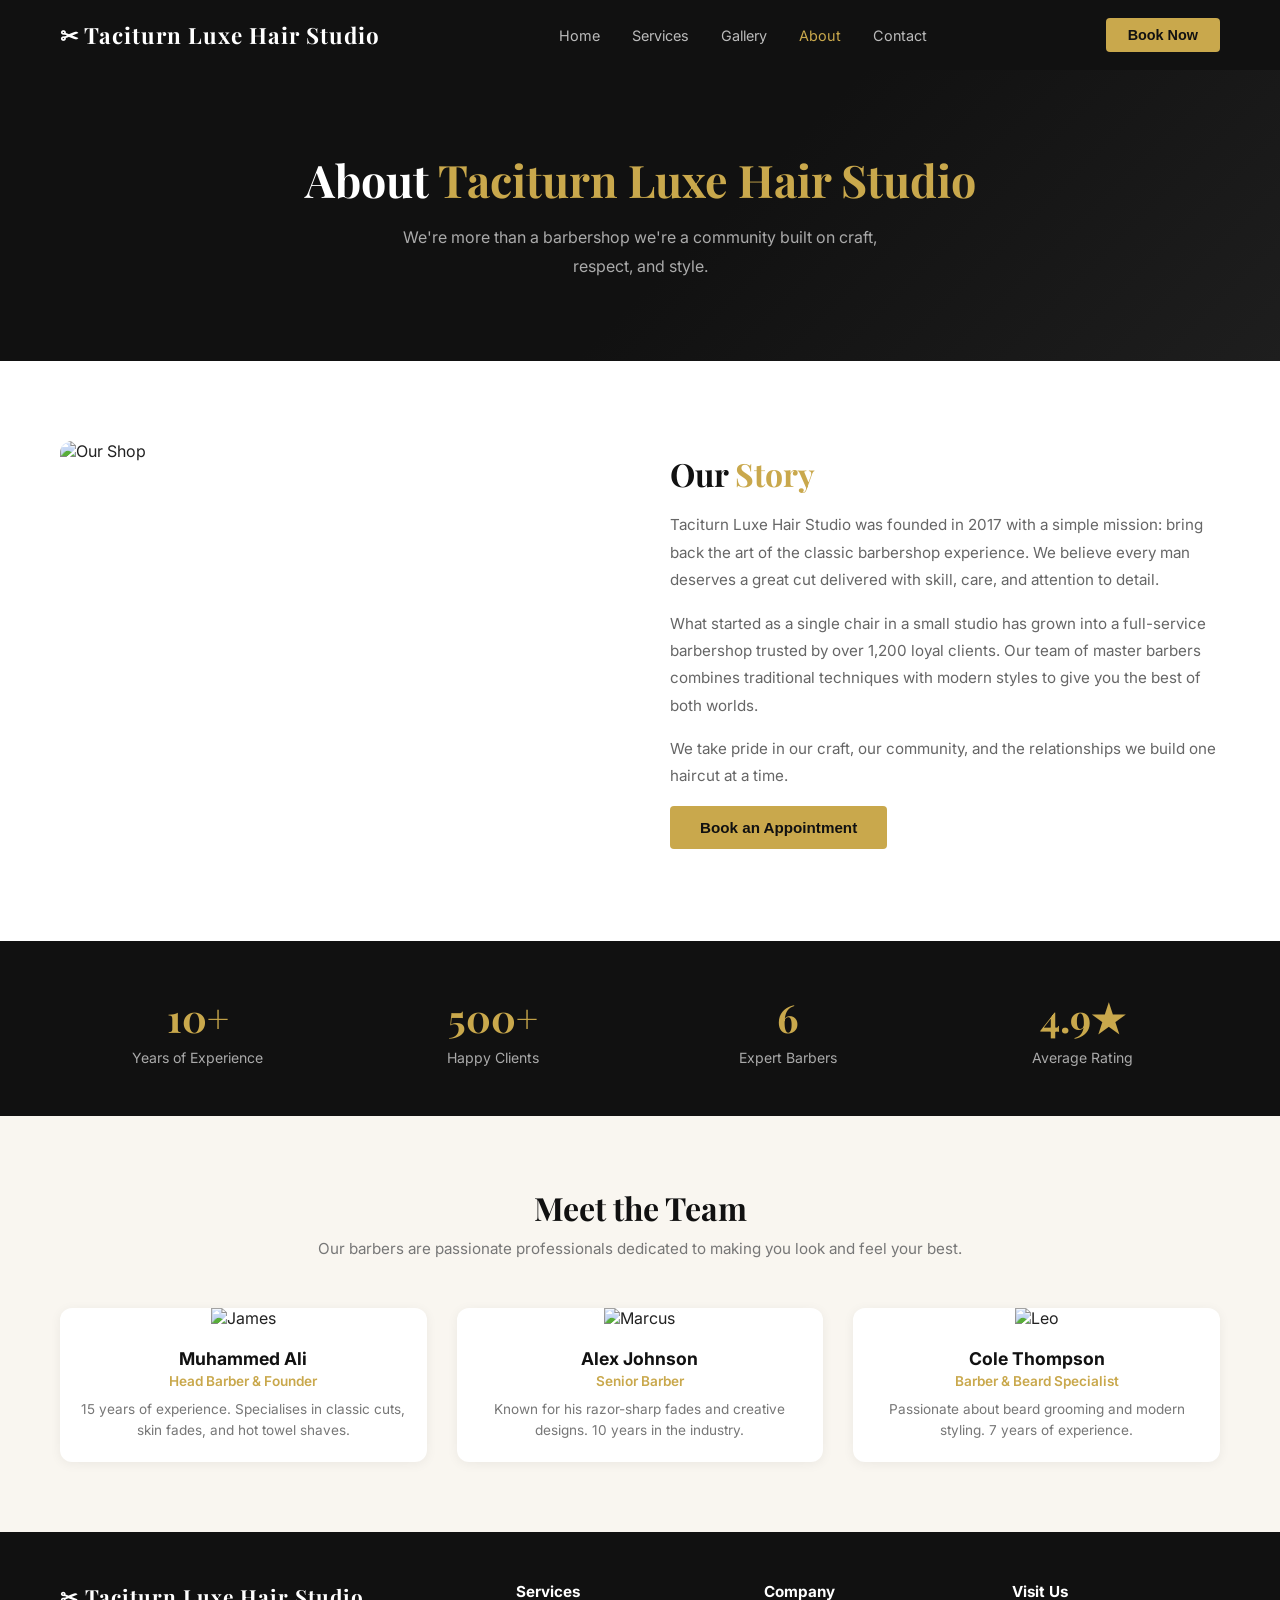
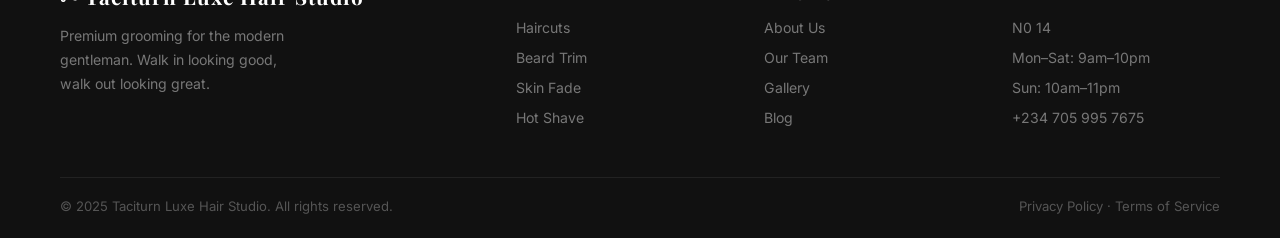
==== about.html @ 25822185 "Add files via upload" ====
<!DOCTYPE html>
<html lang="en">
<head>
  <meta charset="UTF-8" />
  <meta name="viewport" content="width=device-width, initial-scale=1.0" />
  <title>About — Taciturn Luxe Hair Studio</title>
  <link rel="stylesheet" href="style.css" />
  <link href="https://fonts.googleapis.com/css2?family=Playfair+Display:wght@600;700&family=Inter:wght@400;500;600&display=swap" rel="stylesheet" />
  <style>
    .page-hero {
      background: linear-gradient(135deg, #111 55%, #1e1e1e 100%);
      padding: 80px 60px;
      text-align: center;
    }
    .page-hero h1 { color: #fff; font-size: 2.8rem; margin-bottom: 14px; }
    .page-hero h1 span { color: #c9a84c; }
    .page-hero p { color: #aaa; font-size: 1rem; max-width: 500px; margin: 0 auto; line-height: 1.8; }

    .about-story {
      display: grid;
      grid-template-columns: 1fr 1fr;
      gap: 60px;
      align-items: center;
      padding: 80px 60px;
      background: #fff;
    }
    .about-story img {
      width: 100%;
      height: 420px;
      object-fit: cover;
      border-radius: 12px;
    }
    .about-story-text h2 { font-size: 2rem; color: #111; margin-bottom: 16px; }
    .about-story-text h2 span { color: #c9a84c; }
    .about-story-text p { color: #666; line-height: 1.8; font-size: 0.95rem; margin-bottom: 16px; }

    .stats-bar {
      display: grid;
      grid-template-columns: repeat(4, 1fr);
      background: #111;
      padding: 50px 60px;
      gap: 20px;
      text-align: center;
    }
    .stat h3 { font-size: 2.4rem; color: #c9a84c; margin-bottom: 6px; }
    .stat p { color: #aaa; font-size: 0.88rem; }

    .team-section { padding: 70px 60px; background: #f9f6f0; }
    .team-section h2 { font-size: 2rem; color: #111; text-align: center; margin-bottom: 10px; }
    .team-section > p { color: #777; text-align: center; margin-bottom: 50px; font-size: 0.95rem; }

    .team-grid {
      display: grid;
      grid-template-columns: repeat(3, 1fr);
      gap: 30px;
    }
    .team-card {
      background: #fff;
      border-radius: 12px;
      overflow: hidden;
      text-align: center;
      box-shadow: 0 2px 12px rgba(0,0,0,0.06);
      transition: transform 0.2s;
    }
    .team-card:hover { transform: translateY(-4px); }
    .team-card img { width: 100%; height: 260px; object-fit: cover; }
    .team-card-info { padding: 20px; }
    .team-card-info h4 { font-size: 1.1rem; color: #111; margin-bottom: 4px; }
    .team-card-info .role { color: #c9a84c; font-size: 0.85rem; font-weight: 600; margin-bottom: 10px; }
    .team-card-info p { color: #777; font-size: 0.85rem; line-height: 1.6; }

    @media (max-width: 900px) {
      .page-hero { padding: 60px 24px; }
      .about-story { grid-template-columns: 1fr; padding: 40px 24px; }
      .stats-bar { grid-template-columns: repeat(2, 1fr); padding: 40px 24px; }
      .team-section { padding: 40px 24px; }
      .team-grid { grid-template-columns: 1fr; }
    }
  </style>
</head>
<body>

  <nav>
    <span class="logo">✂ Taciturn Luxe Hair Studio</span>
    <ul class="nav-links">
      <li><a href="index.html">Home</a></li>
      <li><a href="services.html">Services</a></li>
      <li><a href="gallery.html">Gallery</a></li>
      <li><a href="about.html" class="active">About</a></li>
      <li><a href="contact.html">Contact</a></li>
    </ul>
    <button class="nav-cta" onclick="location.href='contact.html'">Book Now</button>
    <button class="hamburger" id="hamburger" aria-label="Menu">
      <span></span><span></span><span></span>
    </button>
  </nav>
  <div class="mobile-nav" id="mobileNav">
    <a href="index.html">Home</a>
    <a href="services.html">Services</a>
    <a href="gallery.html">Gallery</a>
    <a href="about.html" class="active">About</a>
    <a href="contact.html">Contact</a>
    <a href="contact.html" class="mob-cta">Book Now ✂</a>
  </div>
  <script>
    const btn = document.getElementById('hamburger');
    const nav = document.getElementById('mobileNav');
    btn.addEventListener('click', () => { btn.classList.toggle('open'); nav.classList.toggle('open'); });
  </script>

  <div class="page-hero">
    <h1>About <span>Taciturn Luxe Hair Studio</span></h1>
    <p>We're more than a barbershop we're a community built on craft, respect, and style.</p>
  </div>

  <section class="about-story">
    <img src="https://images.unsplash.com/photo-1585747860715-2ba37e788b70?w=700&q=80" alt="Our Shop" />
    <div class="about-story-text">
      <h2>Our <span>Story</span></h2>
      <p>Taciturn Luxe Hair Studio was founded in 2017 with a simple mission: bring back the art of the classic barbershop experience. We believe every man deserves a great cut delivered with skill, care, and attention to detail.</p>
      <p>What started as a single chair in a small studio has grown into a full-service barbershop trusted by over 1,200 loyal clients. Our team of master barbers combines traditional techniques with modern styles to give you the best of both worlds.</p>
      <p>We take pride in our craft, our community, and the relationships we build one haircut at a time.</p>
      <button class="btn-primary" onclick="location.href='contact.html'">Book an Appointment</button>
    </div>
  </section>

  <div class="stats-bar">
    <div class="stat"><h3>10+</h3><p>Years of Experience</p></div>
    <div class="stat"><h3>500+</h3><p>Happy Clients</p></div>
    <div class="stat"><h3>6</h3><p>Expert Barbers</p></div>
    <div class="stat"><h3>4.9★</h3><p>Average Rating</p></div>
  </div>

  <section class="team-section">
    <h2>Meet the Team</h2>
    <p>Our barbers are passionate professionals dedicated to making you look and feel your best.</p>
    <div class="team-grid">
      <div class="team-card">
        <img src="https://images.unsplash.com/photo-1503951914875-452162b0f3f1?w=500&q=80" alt="James" />
        <div class="team-card-info">
          <h4>Muhammed Ali</h4>
          <div class="role">Head Barber & Founder</div>
          <p>15 years of experience. Specialises in classic cuts, skin fades, and hot towel shaves.</p>
        </div>
      </div>
      <div class="team-card">
        <img src="https://images.unsplash.com/photo-1599351431202-1e0f0137899a?w=500&q=80" alt="Marcus" />
        <div class="team-card-info">
          <h4>Alex Johnson</h4>
          <div class="role">Senior Barber</div>
          <p>Known for his razor-sharp fades and creative designs. 10 years in the industry.</p>
        </div>
      </div>
      <div class="team-card">
        <img src="https://images.unsplash.com/photo-1622286342621-4bd786c2447c?w=500&q=80" alt="Leo" />
        <div class="team-card-info">
          <h4>Cole Thompson</h4>
          <div class="role">Barber & Beard Specialist</div>
          <p>Passionate about beard grooming and modern styling. 7 years of experience.</p>
        </div>
      </div>
    </div>
  </section>

  <footer>
    <div class="footer-grid">
      <div class="footer-brand">
        <span class="logo">✂ Taciturn Luxe Hair Studio</span>
        <p>Premium grooming for the modern gentleman. Walk in looking good, walk out looking great.</p>
      </div>
      <div>
        <h5>Services</h5>
        <ul>
          <li><a href="services.html">Haircuts</a></li>
          <li><a href="services.html">Beard Trim</a></li>
          <li><a href="services.html">Skin Fade</a></li>
          <li><a href="services.html">Hot Shave</a></li>
        </ul>
      </div>
      <div>
        <h5>Company</h5>
        <ul>
          <li><a href="about.html">About Us</a></li>
          <li><a href="about.html">Our Team</a></li>
          <li><a href="gallery.html">Gallery</a></li>
          <li><a href="#">Blog</a></li>
        </ul>
      </div>
      <div>
        <h5>Visit Us</h5>
        <ul>
          <li><a href="contact.html">N0 14 </a></li>
          <li><a href="#">Mon–Sat: 9am–10pm</a></li>
          <li><a href="#">Sun: 10am–11pm</a></li>
          <li><a href="#">+234 705 995 7675</a></li>
        </ul>
      </div>
    </div>
    <div class="footer-bottom">
      <span>© 2025 Taciturn Luxe Hair Studio. All rights reserved.</span>
      <span>Privacy Policy · Terms of Service</span>
    </div>
  </footer>

</body>
</html>
---- style.css ----
* {
  margin: 0;
  padding: 0;
  box-sizing: border-box;
}

body {
  font-family: 'Inter', sans-serif;
  color: #222;
  background: #fff;
}

h1, h2, h3 {
  font-family: 'Playfair Display', serif;
}

/* NAV */
nav {
  display: flex;
  align-items: center;
  justify-content: space-between;
  padding: 18px 60px;
  background: #111;
  position: sticky;
  top: 0;
  z-index: 100;
}

.logo {
  font-size: 1.4rem;
  font-weight: 700;
  color: #fff;
  letter-spacing: 1px;
  font-family: 'Playfair Display', serif;
}

.nav-links {
  display: flex;
  gap: 32px;
  list-style: none;
}

.nav-links a {
  color: #bbb;
  text-decoration: none;
  font-size: 0.9rem;
  transition: color 0.2s;
}

.nav-links a:hover, .nav-links a.active { color: #c9a84c; }

.nav-links li {
  position: relative;
}

.nav-links li.dropdown > a::after {
  content: " ▼";
  font-size: 0.75rem;
  margin-left: 4px;
}

.nav-links .dropdown {
  position: absolute;
  top: calc(100% + 8px);
  left: 0;
  background: #111;
  border-radius: 10px;
  padding: 10px 0;
  min-width: 220px;
  list-style: none;
  box-shadow: 0 18px 40px rgba(0,0,0,0.25);
  opacity: 0;
  visibility: hidden;
  transform: translateY(10px);
  transition: opacity 0.2s ease, transform 0.2s ease, visibility 0.2s;
  z-index: 200;
}

.nav-links li:hover > .dropdown,
.nav-links li:focus-within > .dropdown {
  opacity: 1;
  visibility: visible;
  transform: translateY(0);
}

.nav-links .dropdown li {
  width: 100%;
}

.nav-links .dropdown a {
  display: block;
  padding: 10px 18px;
  color: #bbb;
  white-space: nowrap;
  font-size: 0.9rem;
  transition: background 0.2s, color 0.2s;
}

.nav-links .dropdown a:hover {
  background: rgba(201,168,76,0.12);
  color: #fff;
}

.mobile-nav .mobile-sub-link {
  padding-left: 18px;
  font-size: 0.92rem;
  color: #ddd;
}

.mobile-nav .mobile-sub-link:hover {
  color: #fff;
}

.nav-cta {
  background: #c9a84c;
  color: #111;
  border: none;
  padding: 9px 22px;
  border-radius: 4px;
  cursor: pointer;
  font-size: 0.9rem;
  font-weight: 600;
  transition: background 0.2s;
}

.nav-cta:hover { background: #b8943e; }

/* HERO */
.hero {
  display: grid;
  grid-template-columns: 1fr 1fr;
  align-items: center;
  min-height: 88vh;
  padding: 60px 60px 40px;
  background: linear-gradient(135deg, #1a1a1a 55%, #2a2a2a 100%);
  gap: 40px;
}

.hero-tag {
  display: inline-block;
  background: rgba(201,168,76,0.15);
  color: #c9a84c;
  border: 1px solid rgba(201,168,76,0.3);
  padding: 5px 14px;
  border-radius: 20px;
  font-size: 0.8rem;
  font-weight: 600;
  letter-spacing: 1px;
  text-transform: uppercase;
  margin-bottom: 20px;
}

.hero-text h1 {
  font-size: 3rem;
  line-height: 1.2;
  color: #fff;
  margin-bottom: 20px;
}

.hero-text h1 span { color: #c9a84c; }

.hero-text p {
  color: #aaa;
  font-size: 1rem;
  max-width: 420px;
  margin-bottom: 32px;
  line-height: 1.8;
}

.hero-btns {
  display: flex;
  gap: 14px;
  flex-wrap: wrap;
}  

.hero-btns a {
  display: inline-flex;
  align-items: center;
  justify-content: center;
  text-decoration: none;
  min-width: 180px;
}

.btn-primary {
  background: #c9a84c;
  color: #111;
  padding: 13px 30px;
  border: none;
  border-radius: 4px;
  font-size: 0.95rem;
  font-weight: 600;
  cursor: pointer;
  transition: background 0.2s;
}

.btn-primary:hover { background: #b8943e; }

.btn-ghost {
  background: transparent;
  color: #fff;
  padding: 13px 30px;
  border: 2px solid #444;
  border-radius: 4px;
  font-size: 0.95rem;
  cursor: pointer;
  transition: border-color 0.2s, color 0.2s;
}

.btn-ghost:hover { border-color: #c9a84c; color: #c9a84c; }

.hero-image {
  position: relative;
  display: flex;
  justify-content: center;
  align-items: flex-end;
}

.hero-image img {
  width: 100%;
  max-width: 480px;
  border-radius: 12px;
  object-fit: cover;
  height: 520px;
  filter: brightness(0.92);
}

.hero-badge {
  position: absolute;
  bottom: 30px;
  left: 0;
  background: #111;
  border: 1px solid #c9a84c;
  border-radius: 10px;
  padding: 14px 20px;
  font-size: 0.85rem;
  color: #c9a84c;
  font-weight: 600;
}

/* FEATURES */
.features {
  display: grid;
  grid-template-columns: repeat(3, 1fr);
  gap: 30px;
  padding: 70px 60px;
  background: #f9f6f0;
}

.feature-card {
  text-align: center;
  padding: 36px 24px;
  border-radius: 12px;
  background: #fff;
  border-bottom: 3px solid transparent;
  transition: border-color 0.2s, box-shadow 0.2s, transform 3s ease;
}

.feature-card:hover {
  border-color: #c9a84c;
  box-shadow: 0 6px 24px rgba(0,0,0,0.08);
  transform: translateY(-5px);
}

.feature-icon {
  font-size: 2.2rem;
  margin-bottom: 16px;
}

.feature-card h3 {
  font-size: 1.1rem;
  color: #111;
  margin-bottom: 10px;
}

.feature-card p {
  color: #777;
  font-size: 0.9rem;
  line-height: 1.6;
}

/* SECTION TITLE */
.section-title {
  text-align: center;
  padding: 50px 60px 10px;
}

.section-title h2 {
  font-size: 2rem;
  color: #111;
  margin-bottom: 10px;
}

.section-title p {
  color: #777;
  font-size: 0.95rem;
  max-width: 500px;
  margin: 0 auto;
  line-height: 1.7;
}

/* SERVICES */
.products {
  display: grid;
  grid-template-columns: repeat(3, 1fr);
  gap: 28px;
  padding: 40px 60px 70px;
  background: #fff;
}

.product-card {
  border-radius: 12px;
  overflow: hidden;
  background: #f9f6f0;
  transition: transform 0.2s, box-shadow 0.2s;
}

.product-card:hover {
  transform: translateY(-4px);
  box-shadow: 0 8px 28px rgba(0,0,0,0.12);
}

.product-card img {
  width: 100%;
  height: 220px;
  object-fit: cover;
}

.product-info {
  padding: 18px 20px;
}

.product-info h4 {
  font-size: 1rem;
  color: #111;
  margin-bottom: 6px;
  font-weight: 600;
}

.product-info .price {
  color: #c9a84c;
  font-weight: 700;
  font-size: 1rem;
  margin-bottom: 12px;
}

.btn-outline {
  border: 2px solid #111;
  background: transparent;
  color: #111;
  padding: 8px 18px;
  border-radius: 4px;
  font-size: 0.85rem;
  font-weight: 600;
  cursor: pointer;
  transition: all 0.2s;
  text-decoration: none;
  display: inline-block;
}

.btn-outline:hover {
  background: #111;
  color: #fff;
  text-decoration: none;
}

/* PROMO BANNER */
.promo {
  display: grid;
  grid-template-columns: 1fr 1fr;
  align-items: center;
  gap: 40px;
  padding: 70px 60px;
  background: linear-gradient(135deg, #111 55%, #1e1e1e 100%);
  color: #fff;
}

.promo-text h2 {
  font-size: 2.2rem;
  margin-bottom: 16px;
  line-height: 1.3;
  color: #fff;
}

.promo-text h2 span { color: #c9a84c; }

.promo-text p {
  color: #aaa;
  font-size: 0.95rem;
  line-height: 1.8;
  margin-bottom: 28px;
}

.btn-light {
  background: #c9a84c;
  color: #111;
  padding: 13px 30px;
  border: none;
  border-radius: 4px;
  font-size: 0.95rem;
  font-weight: 600;
  cursor: pointer;
  transition: background 0.2s;
}

.btn-light:hover { background: #b8943e; }

.promo-image img {
  width: 100%;
  border-radius: 12px;
  object-fit: cover;
  max-height: 360px;
}

/* TESTIMONIALS */
.testimonials {
  padding: 70px 60px;
  background: #f9f6f0;
}

.testimonials-grid {
  display: grid;
  grid-template-columns: repeat(3, 1fr);
  gap: 28px;
  margin-top: 40px;
}

.testimonial-card {
  background: #fff;
  border-radius: 12px;
  padding: 28px 24px;
  box-shadow: 0 2px 12px rgba(0,0,0,0.06);
  border-top: 3px solid #c9a84c;
}

.stars { color: #c9a84c; font-size: 1.1rem; margin-bottom: 12px; }

.testimonial-card p {
  color: #555;
  font-size: 0.9rem;
  line-height: 1.7;
  margin-bottom: 18px;
}

.reviewer {
  display: flex;
  align-items: center;
  gap: 12px;
}

.reviewer-avatar {
  width: 42px;
  height: 42px;
  border-radius: 50%;
  background: #111;
  display: flex;
  align-items: center;
  justify-content: center;
  color: #c9a84c;
  font-weight: 700;
  font-size: 1rem;
}

.reviewer-info strong { display: block; font-size: 0.9rem; color: #111; }
.reviewer-info span { font-size: 0.8rem; color: #999; }

/* FOOTER */
footer {
  background: #111;
  color: #bbb;
  padding: 50px 60px 24px;
}

.footer-grid {
  display: grid;
  grid-template-columns: 2fr 1fr 1fr 1fr;
  gap: 40px;
  margin-bottom: 40px;
}

.footer-brand .logo { font-size: 1.3rem; display: block; margin-bottom: 14px; }

.footer-brand p {
  font-size: 0.88rem;
  color: #777;
  line-height: 1.7;
  max-width: 240px;
}

footer h5 {
  color: #fff;
  font-size: 0.95rem;
  margin-bottom: 16px;
}

footer ul { list-style: none; }

footer ul li { margin-bottom: 10px; }

footer ul li a {
  color: #777;
  text-decoration: none;
  font-size: 0.88rem;
  transition: color 0.2s;
}

footer ul li a:hover { color: #c9a84c; }

.footer-bottom {
  border-top: 1px solid #222;
  padding-top: 20px;
  display: flex;
  justify-content: space-between;
  align-items: center;
  font-size: 0.82rem;
  color: #555;
}

/* HAMBURGER */
.hamburger {
  display: none;
  flex-direction: column;
  gap: 5px;
  cursor: pointer;
  background: none;
  border: none;
  padding: 4px;
}
.hamburger span {
  display: block;
  width: 24px;
  height: 2px;
  background: #fff;
  border-radius: 2px;
  transition: all 0.3s;
}
.hamburger.open span:nth-child(1) { transform: translateY(7px) rotate(45deg); }
.hamburger.open span:nth-child(2) { opacity: 0; }
.hamburger.open span:nth-child(3) { transform: translateY(-7px) rotate(-45deg); }

.mobile-nav {
  display: none;
  flex-direction: column;
  background: #111;
  padding: 0 24px;
  max-height: 0;
  overflow: hidden;
  transition: max-height 0.35s ease, padding 0.3s;
}
.mobile-nav.open {
  max-height: 400px;
  padding: 16px 24px 20px;
}
.mobile-nav a {
  color: #bbb;
  text-decoration: none;
  font-size: 1rem;
  font-weight: 500;
  padding: 12px 0;
  border-bottom: 1px solid #222;
  transition: color 0.2s;
}
.mobile-nav a:last-child { border-bottom: none; }
.mobile-nav a:hover, .mobile-nav a.active { color: #c9a84c; }
.mobile-nav .mob-cta {
  margin-top: 14px;
  background: #c9a84c;
  color: #111;
  text-align: center;
  padding: 12px;
  border-radius: 4px;
  font-weight: 700;
  border-bottom: none;
}

/* RESPONSIVE */
@media (max-width: 900px) {
  nav { padding: 16px 24px; }
  .nav-links, .nav-cta { display: none; }
  .hamburger { display: flex; }
  .mobile-nav { display: flex; }
  .hero, .promo { grid-template-columns: 1fr; padding: 40px 24px; }
  .hero-text h1 { font-size: 2rem; }
  .hero-image img { height: 320px; }
  .hero-btns { flex-direction: column; align-items: stretch; }
  .hero-btns a { width: 100%; }
  .features, .products, .testimonials-grid { grid-template-columns: 1fr; }
  .features, .products { padding: 40px 24px; }
  .section-title { padding: 40px 24px 10px; }
  .testimonials { padding: 40px 24px; }
  .footer-grid { grid-template-columns: 1fr 1fr; }
  footer { padding: 40px 24px 20px; }
}
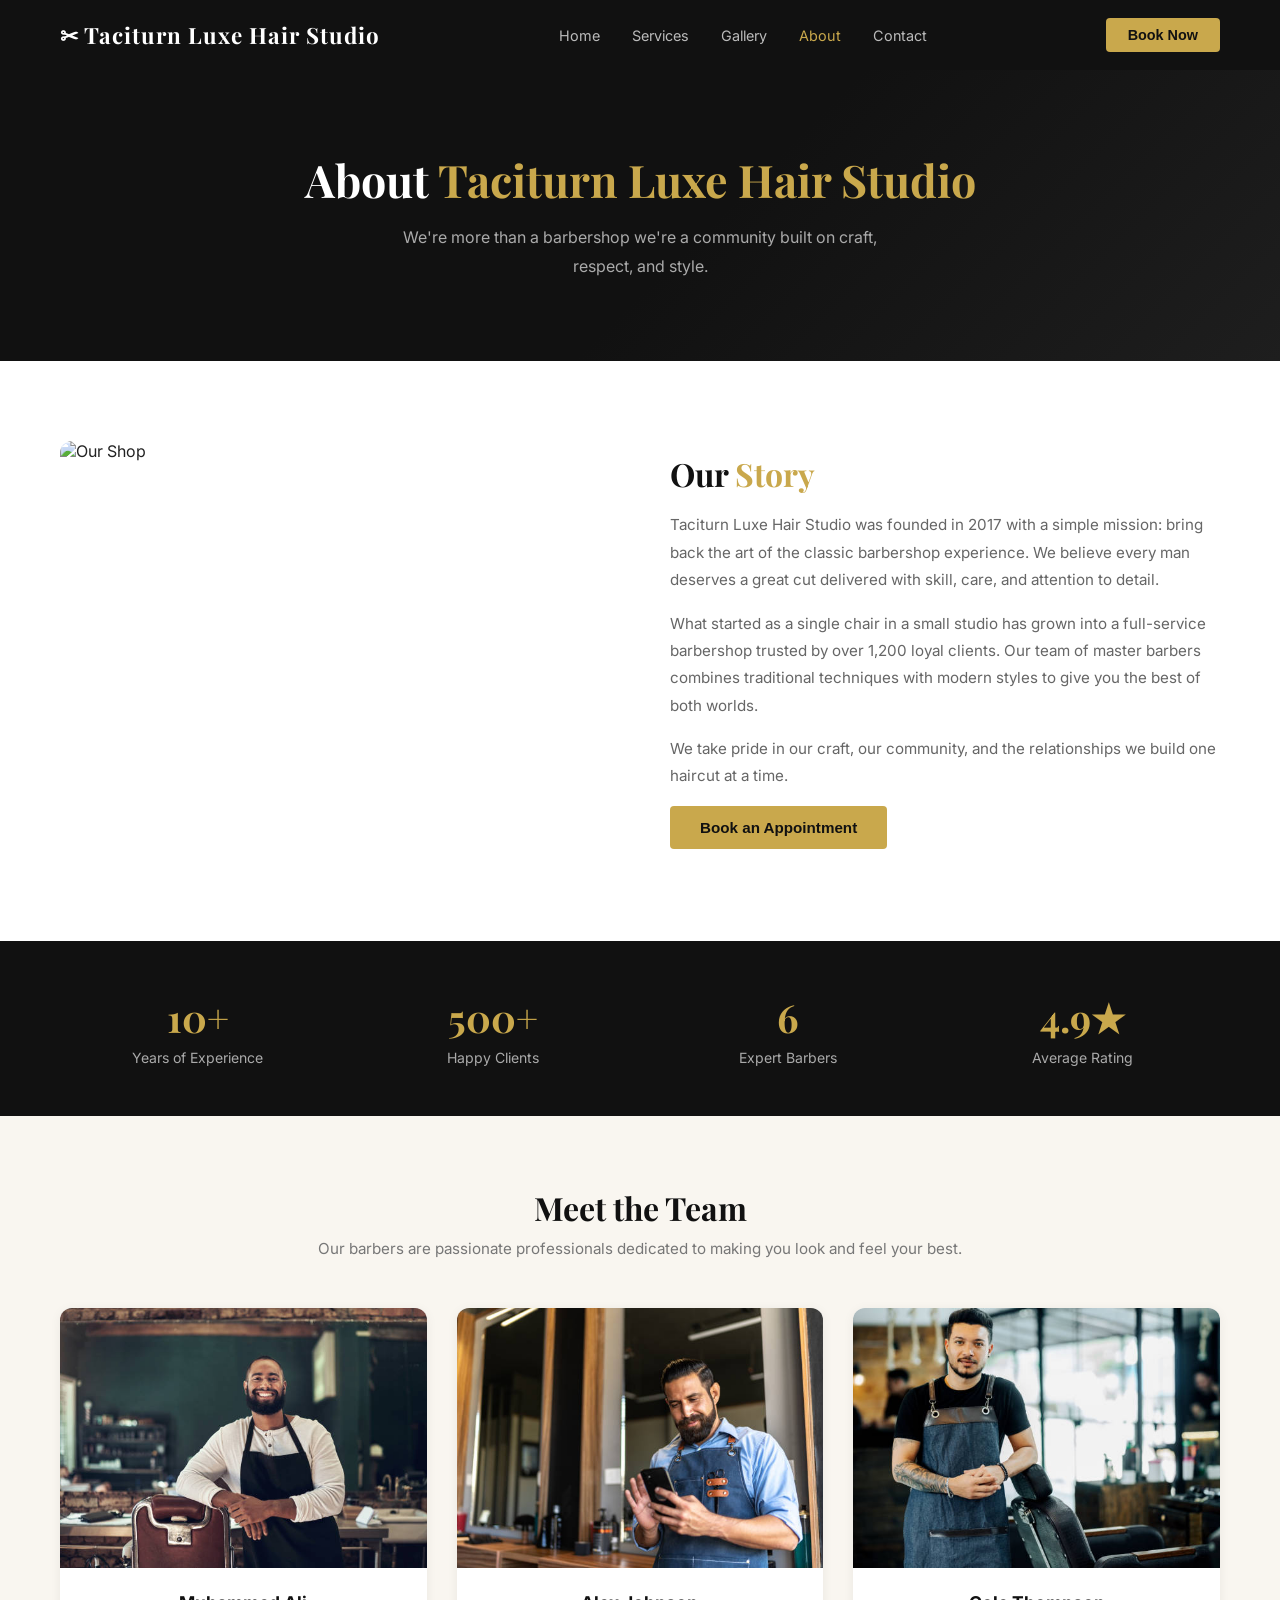
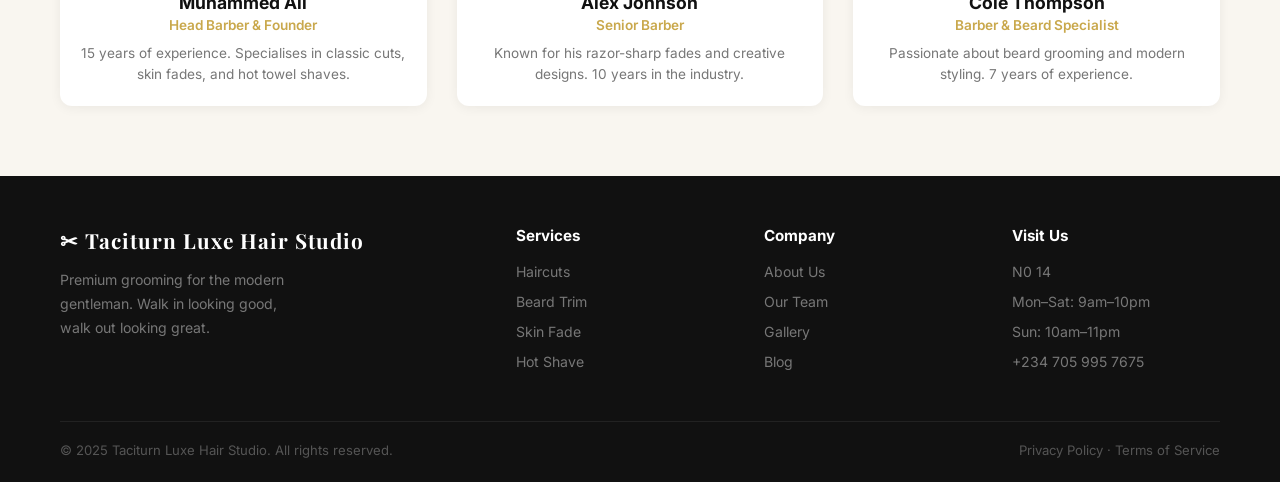
==== commit f8050776: "Updated team images and gallery pages" ====
--- a/about.html
+++ b/about.html
@@ -136,7 +136,7 @@
     <p>Our barbers are passionate professionals dedicated to making you look and feel your best.</p>
     <div class="team-grid">
       <div class="team-card">
-        <img src="https://images.unsplash.com/photo-1503951914875-452162b0f3f1?w=500&q=80" alt="James" />
+        <img src="images/barber%201.jpg" alt="Muhammed Ali" />
         <div class="team-card-info">
           <h4>Muhammed Ali</h4>
           <div class="role">Head Barber & Founder</div>
@@ -144,7 +144,7 @@
         </div>
       </div>
       <div class="team-card">
-        <img src="https://images.unsplash.com/photo-1599351431202-1e0f0137899a?w=500&q=80" alt="Marcus" />
+        <img src="images/barber%202.jpg" alt="Alex Johnson" />
         <div class="team-card-info">
           <h4>Alex Johnson</h4>
           <div class="role">Senior Barber</div>
@@ -152,7 +152,7 @@
         </div>
       </div>
       <div class="team-card">
-        <img src="https://images.unsplash.com/photo-1622286342621-4bd786c2447c?w=500&q=80" alt="Leo" />
+        <img src="images/b3.jpg" alt="Cole Thompson" />
         <div class="team-card-info">
           <h4>Cole Thompson</h4>
           <div class="role">Barber & Beard Specialist</div>
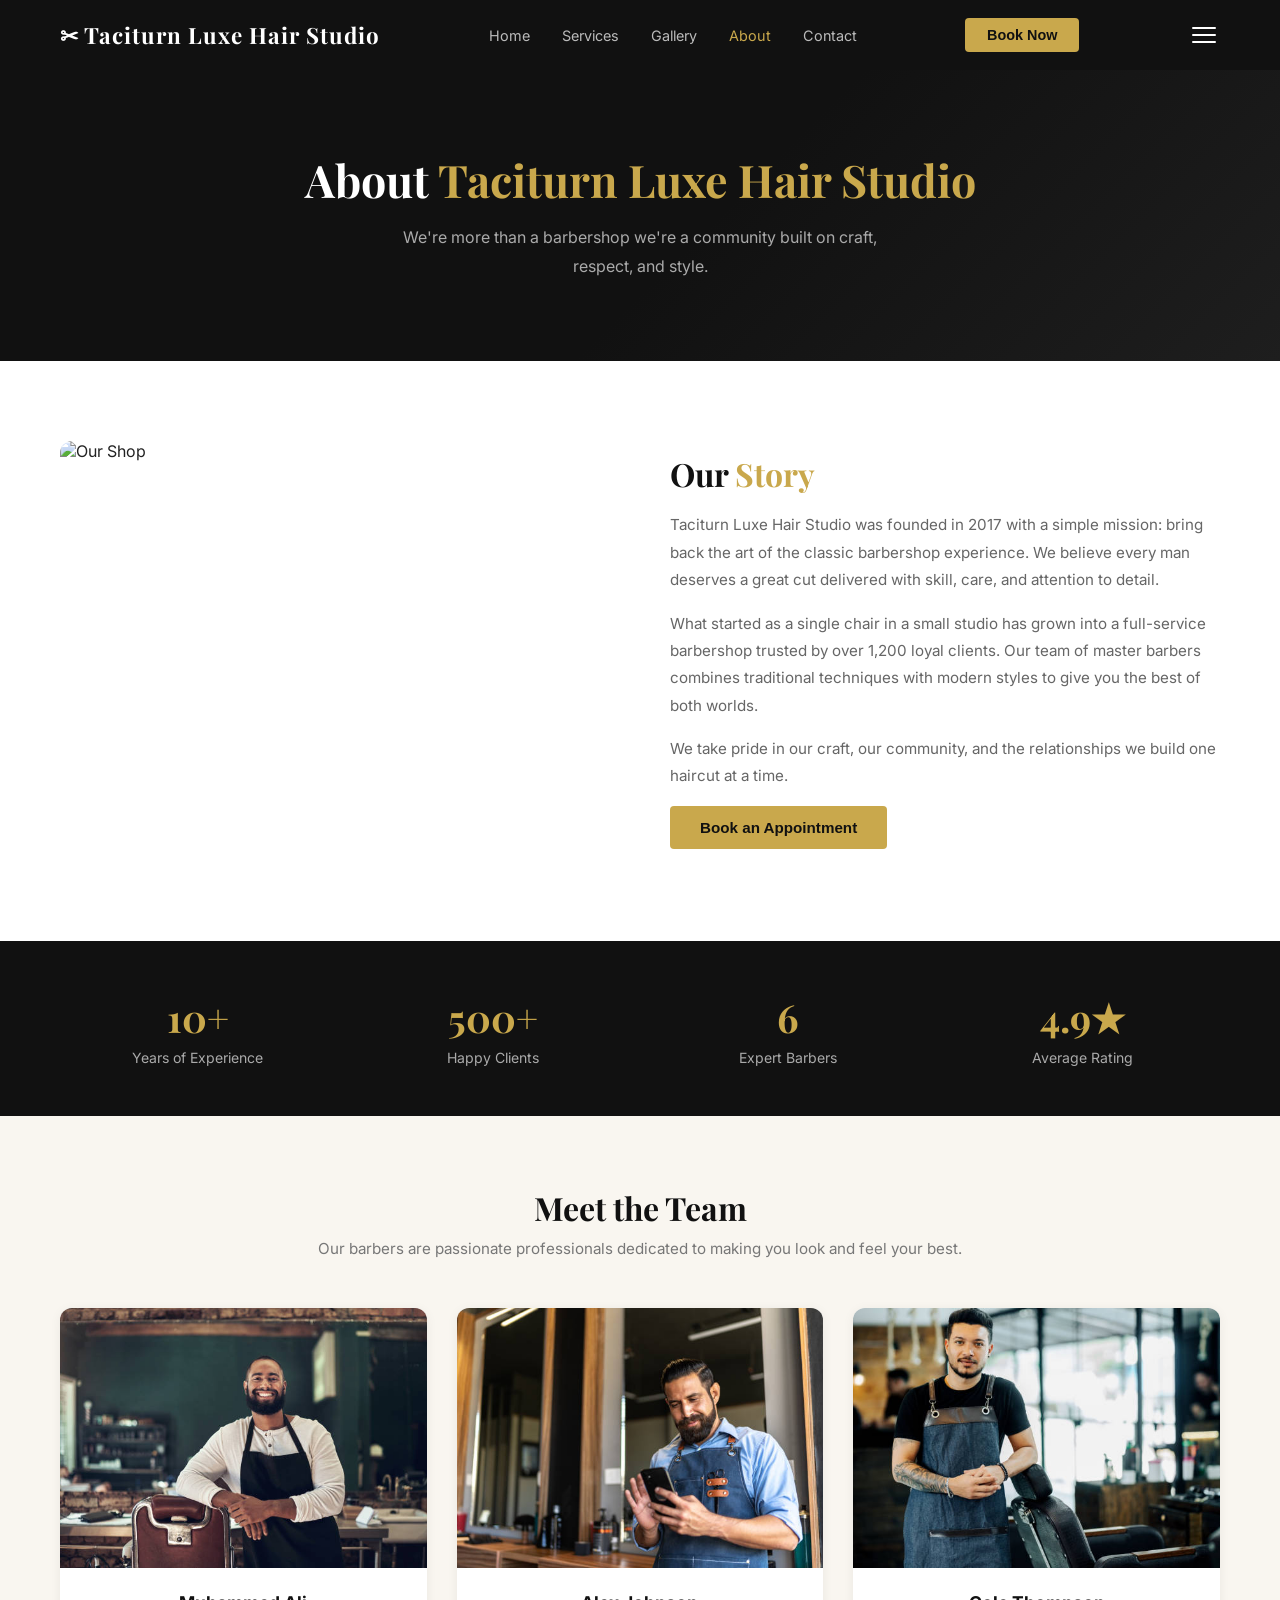
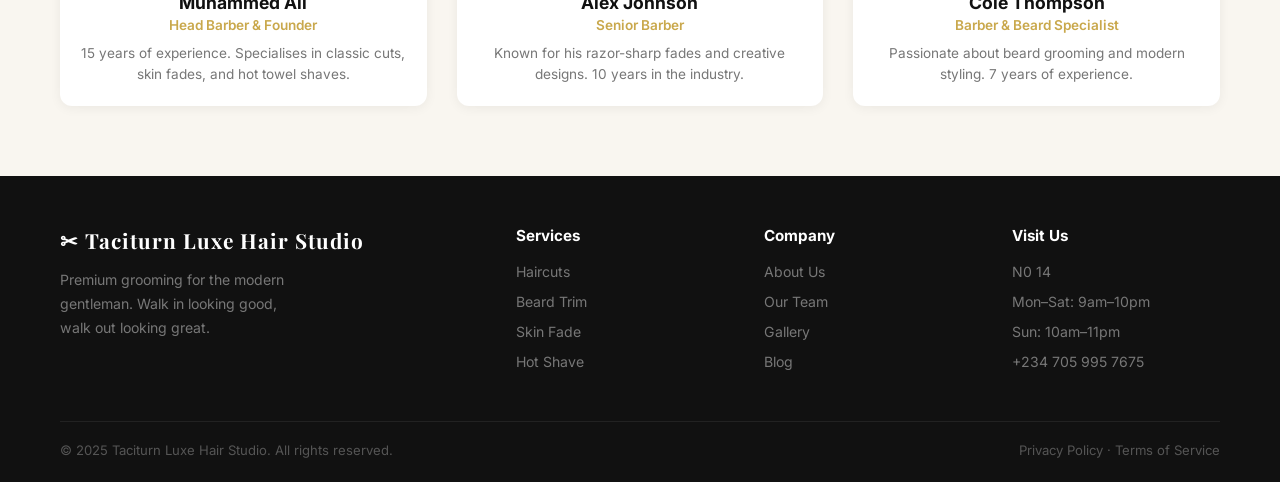
==== commit a0f5abba: "Made hamburger menu a fullscreen overlay" ====
--- a/about.html
+++ b/about.html
@@ -95,12 +95,14 @@
     </button>
   </nav>
   <div class="mobile-nav" id="mobileNav">
-    <a href="index.html">Home</a>
-    <a href="services.html">Services</a>
-    <a href="gallery.html">Gallery</a>
-    <a href="about.html" class="active">About</a>
-    <a href="contact.html">Contact</a>
-    <a href="contact.html" class="mob-cta">Book Now ✂</a>
+    <div class="mobile-nav-inner">
+      <a href="index.html">Home</a>
+      <a href="services.html">Services</a>
+      <a href="gallery.html">Gallery</a>
+      <a href="about.html" class="active">About</a>
+      <a href="contact.html">Contact</a>
+      <a href="contact.html" class="mob-cta">Book Now ✂</a>
+    </div>
   </div>
   <script>
     const btn = document.getElementById('hamburger');
--- a/style.css
+++ b/style.css
@@ -517,7 +517,7 @@
 
 /* HAMBURGER */
 .hamburger {
-  display: none;
+  display: flex;
   flex-direction: column;
   gap: 5px;
   cursor: pointer;
@@ -539,45 +539,67 @@
 
 .mobile-nav {
   display: none;
+  position: fixed;
+  top: 0;
+  left: 0;
+  width: 100%;
+  height: 100%;
+  background: rgba(0,0,0,0.5);
+  z-index: 99;
+}
+.mobile-nav.open {
+  display: flex;
+}
+.mobile-nav-inner {
+  display: flex;
   flex-direction: column;
   background: #111;
-  padding: 0 24px;
-  max-height: 0;
-  overflow: hidden;
-  transition: max-height 0.35s ease, padding 0.3s;
-}
-.mobile-nav.open {
-  max-height: 400px;
-  padding: 16px 24px 20px;
-}
-.mobile-nav a {
+  padding: 80px 24px 30px;
+  width: 100%;
+  max-height: 100%;
+  overflow-y: auto;
+}
+.mobile-nav-inner a {
   color: #bbb;
   text-decoration: none;
-  font-size: 1rem;
+  font-size: 1.1rem;
   font-weight: 500;
-  padding: 12px 0;
+  padding: 14px 0;
   border-bottom: 1px solid #222;
   transition: color 0.2s;
 }
-.mobile-nav a:last-child { border-bottom: none; }
-.mobile-nav a:hover, .mobile-nav a.active { color: #c9a84c; }
-.mobile-nav .mob-cta {
-  margin-top: 14px;
+.mobile-nav-inner a:last-child { border-bottom: none; }
+.mobile-nav-inner a:hover, .mobile-nav-inner a.active { color: #c9a84c; }
+.mobile-nav-inner .mob-cta {
+  margin-top: 16px;
   background: #c9a84c;
   color: #111;
   text-align: center;
-  padding: 12px;
+  padding: 14px;
   border-radius: 4px;
   font-weight: 700;
   border-bottom: none;
+  font-size: 1rem;
 }
 
 /* RESPONSIVE */
+@media (max-width: 1024px) {
+  .hero { min-height: auto; padding: 50px 40px; }
+  .hero-text h1 { font-size: 2.4rem; }
+  .about-story { padding: 60px 40px; gap: 40px; }
+  .stats-bar { padding: 40px 40px; }
+  .team-section { padding: 50px 40px; }
+  .services-full { padding: 50px 40px; }
+  .page-hero { padding: 60px 40px; }
+  .page-hero h1 { font-size: 2.4rem; }
+  .contact-section { padding: 60px 40px; gap: 40px; }
+}
+
 @media (max-width: 900px) {
   nav { padding: 16px 24px; }
   .nav-links, .nav-cta { display: none; }
   .hamburger { display: flex; }
-  .mobile-nav { display: flex; }
+  .mobile-nav { display: none; }
   .hero, .promo { grid-template-columns: 1fr; padding: 40px 24px; }
   .hero-text h1 { font-size: 2rem; }
   .hero-image img { height: 320px; }
@@ -590,3 +612,35 @@
   .footer-grid { grid-template-columns: 1fr 1fr; }
   footer { padding: 40px 24px 20px; }
 }
+
+@media (max-width: 600px) {
+  .hero-text h1 { font-size: 1.6rem; }
+  .hero-text p { font-size: 0.9rem; }
+  .hero-image img { height: 240px; }
+  .hero, .promo { padding: 30px 18px; }
+  .features, .products { padding: 30px 18px; gap: 20px; }
+  .section-title { padding: 30px 18px 10px; }
+  .section-title h2 { font-size: 1.5rem; }
+  .testimonials { padding: 30px 18px; }
+  .footer-grid { grid-template-columns: 1fr; gap: 24px; }
+  footer { padding: 30px 18px 16px; }
+  .page-hero { padding: 40px 18px; }
+  .page-hero h1 { font-size: 1.8rem; }
+  .page-hero p { font-size: 0.9rem; }
+  .about-story { padding: 30px 18px; }
+  .about-story img { height: 260px; }
+  .about-story-text h2 { font-size: 1.5rem; }
+  .stats-bar { grid-template-columns: 1fr 1fr; padding: 30px 18px; gap: 14px; }
+  .stat h3 { font-size: 1.8rem; }
+  .team-section { padding: 30px 18px; }
+  .team-section h2 { font-size: 1.5rem; }
+  .services-full { padding: 30px 18px; }
+  .service-detail h2 { font-size: 1.4rem; }
+  .contact-section { padding: 30px 18px; gap: 30px; }
+  .contact-info h2 { font-size: 1.4rem; }
+  .booking-form { padding: 20px 16px; }
+  .booking-form h2 { font-size: 1.4rem; }
+  .promo-text h2 { font-size: 1.5rem; }
+  .btn-primary, .btn-ghost, .btn-light { padding: 11px 22px; font-size: 0.85rem; }
+  .footer-bottom { flex-direction: column; gap: 8px; text-align: center; }
+}
